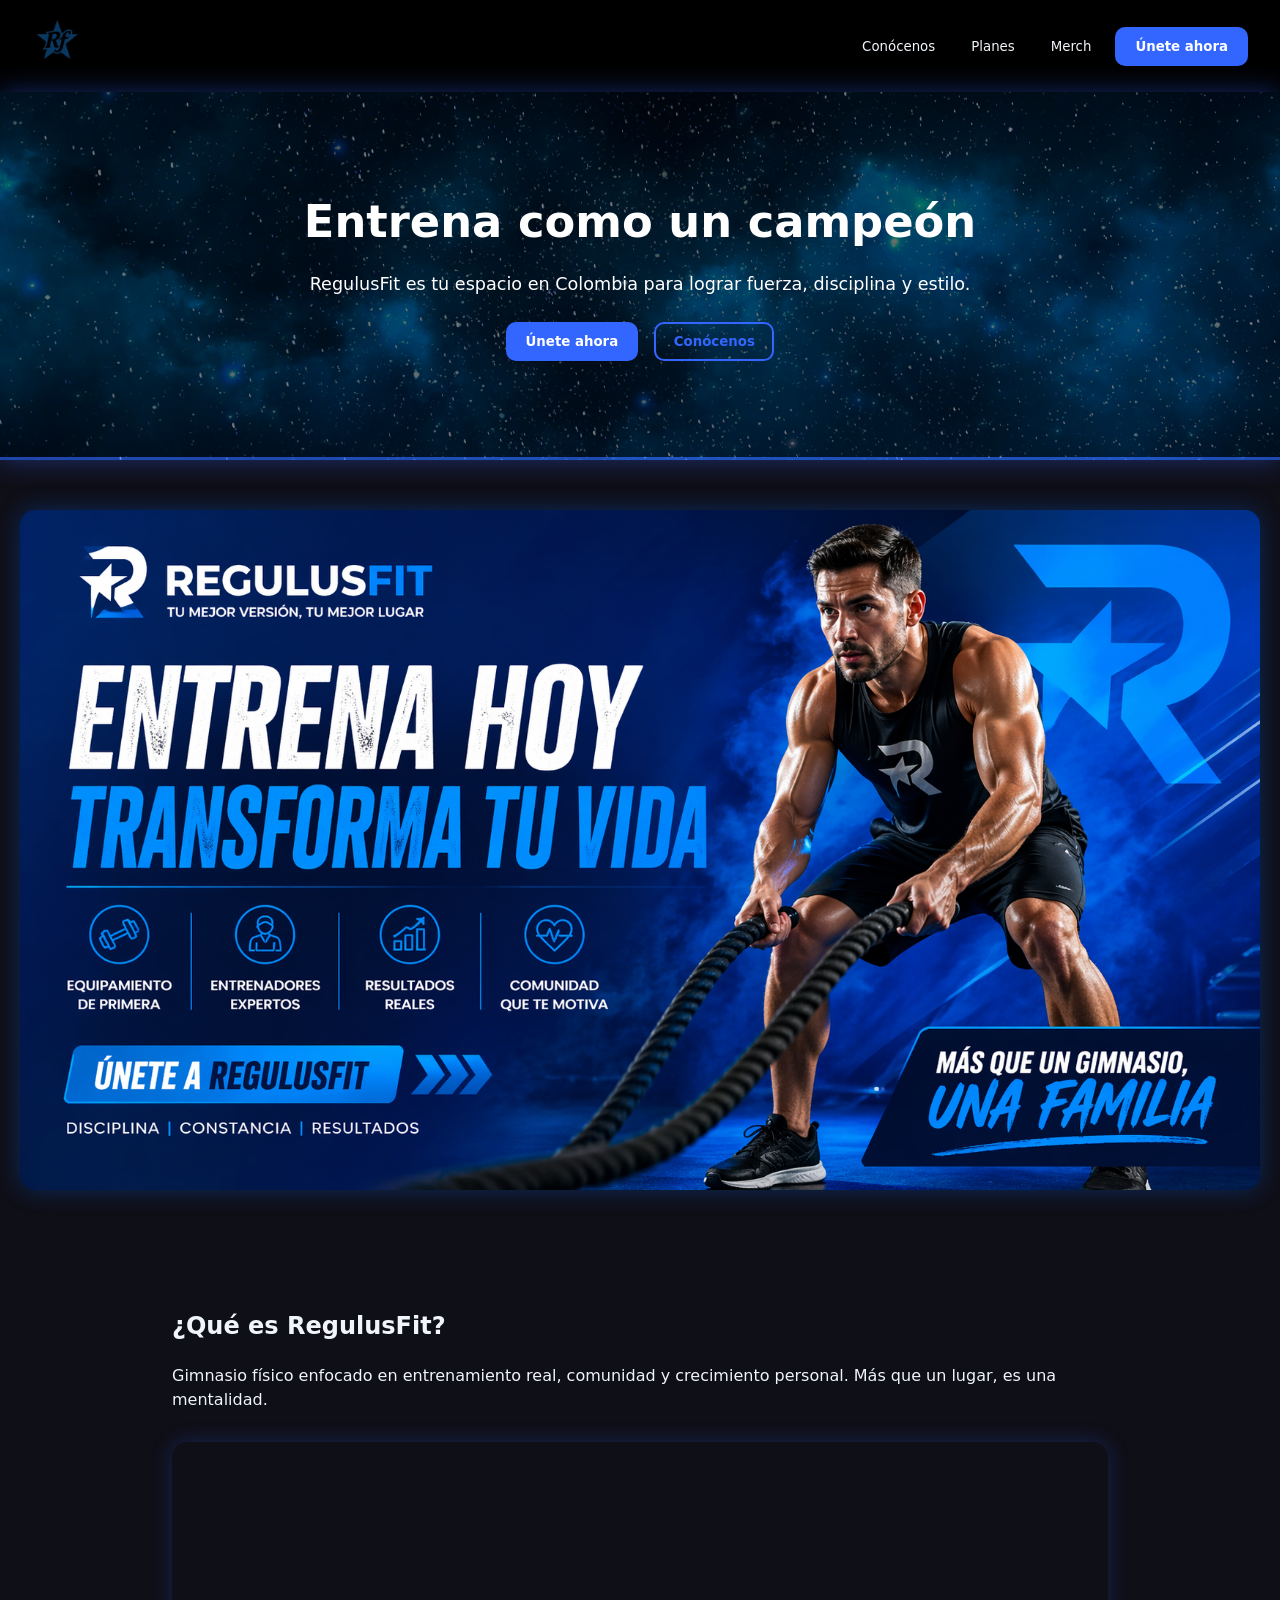
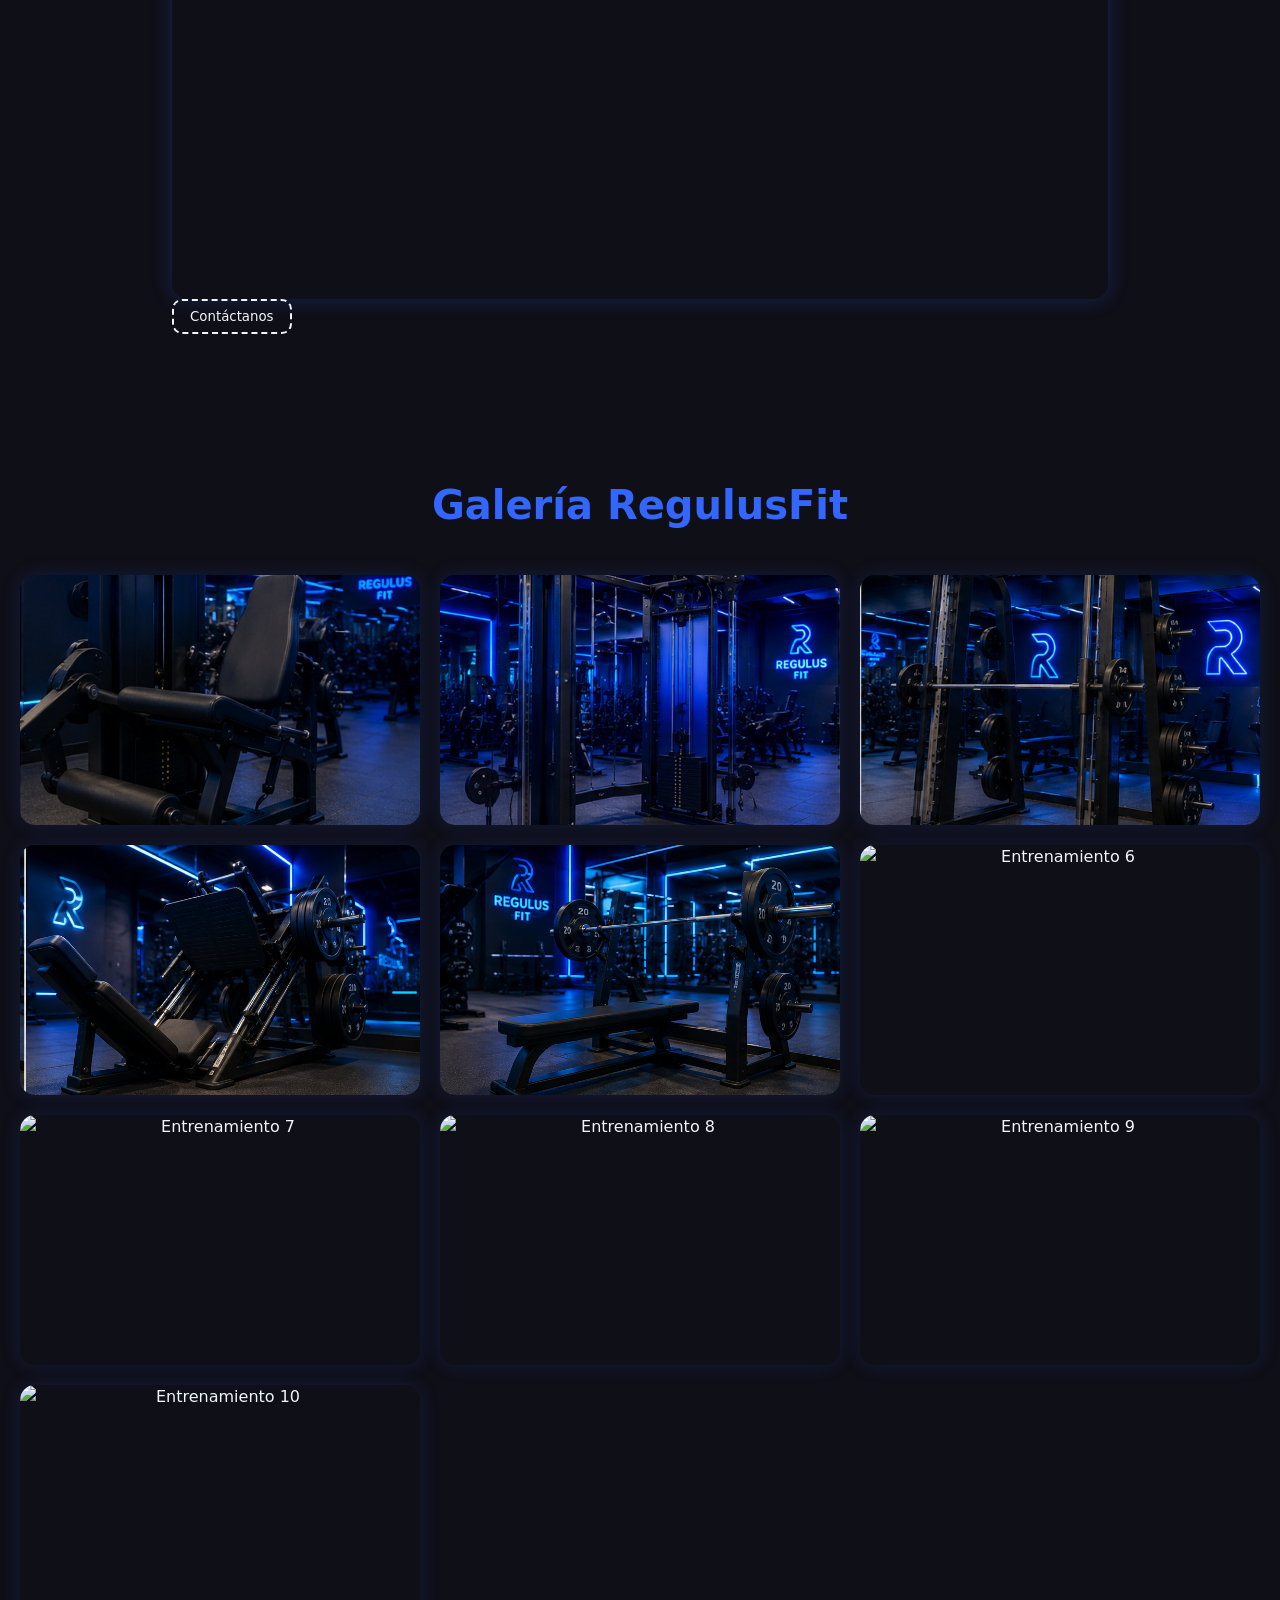
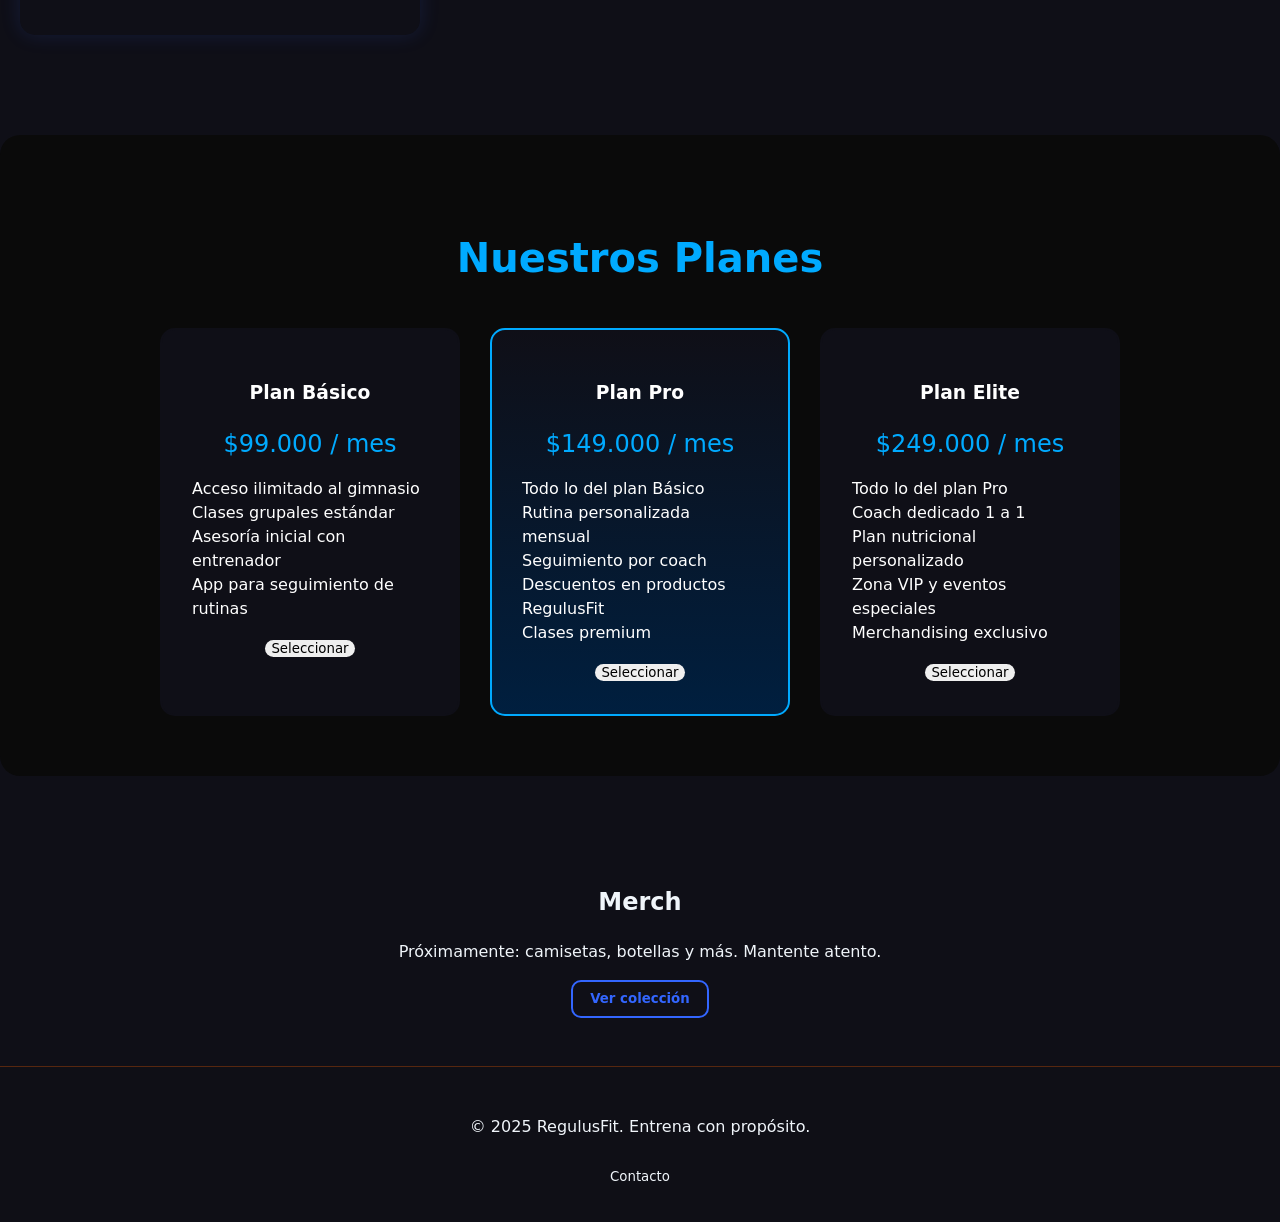
==== index.html @ b05d7498 "Reorganizar estructura para GitHub Pages" ====
<!DOCTYPE html>
<html lang="es">
<head>
  <meta charset="UTF-8" />
  <title>RegulusFit</title>
  <meta name="viewport" content="width=device-width, initial-scale=1.0" />
  <link rel="stylesheet" href="styles/main.css" />
</head>
<body>
  <header class="site-header">
    <div class="logo">
  <img src="images/logo.png" alt="Logo RegulusFit" class="logo-img">
</div>

    <nav class="nav">
      <button class="btn-link" onclick="scrollToSection('about')">Conócenos</button>
      <button class="btn-link" onclick="scrollToSection('planes')">Planes</button>
      <button class="btn-link" onclick="scrollToSection('merch')">Merch</button>
      <button class="btn-primary" onclick="scrollToSection('planes')">Únete ahora</button>
    </nav>
  </header>

  <main>
    <section class="hero" id="hero">
      <div class="hero-content">
        <h1>Entrena como un campeón</h1>
        <p>RegulusFit es tu espacio en Colombia para lograr fuerza, disciplina y estilo.</p>
        <div class="hero-buttons">
          <button class="btn-primary" onclick="scrollToSection('planes')">Únete ahora</button>
          <button class="btn-secondary" onclick="scrollToSection('about')">Conócenos</button>
        </div>
      </div>
    </section>
<!-- ======= PROMOCIÓN PRINCIPAL ======= -->
<section class="promo-section">
  <img src="images/promo4.png" alt="Promoción RegulusFit" class="promo-banner">
</section>

    <section class="info" id="about">
  <h2>¿Qué es RegulusFit?</h2>
  <div class="info-content">
    <div class="info-text">
      <p>Gimnasio físico enfocado en entrenamiento real, comunidad y crecimiento personal.
         Más que un lugar, es una mentalidad.</p>
        <!-- MAPA DE UBICACIÓN -->
<div class="map-container">

  <!-- Mapa incrustado de Google Maps -->
  <iframe
    src="https://www.google.com/maps/embed?pb=!1m18!1m12!1m3!1d15934.067493472785!2d-76.4257647353519!3d3.220611871964373!2m3!1f0!2f0!3f0!3m2!1i1024!2i768!4f13.1!3m3!1m2!1s0x8e3a766652819add%3A0x2caeb98013517d90!2sPuerto%20Tejada%2C%20Cauca!5e0!3m2!1ses-419!2sco!4v1778446759273!5m2!1ses-419!2sco"
    width="100%"
    height="450"
    style="border:0;"
    allowfullscreen=""
    loading="lazy">
  </iframe>

</div>
      <button class="btn-outline" onclick="handleContact()">Contáctanos</button>
    </div>
  </div>
</section>

<!-- ===== GALERÍA ===== -->
<section class="gallery">

  <h2>Galería RegulusFit</h2>

  <div class="gallery-container">

    <img src="images/gym1.jpg" alt="Entrenamiento 1">
    <img src="images/gym2.jpg" alt="Entrenamiento 2">
    <img src="images/gym3.jpg" alt="Entrenamiento 3">
    <img src="images/gym4.jpg" alt="Entrenamiento 4">
    <img src="images/gym5.jpg" alt="Entrenamiento 5">
    <img src="images/gym6.jpg" alt="Entrenamiento 6">
    <img src="images/gym7.jpg" alt="Entrenamiento 7">
    <img src="images/gym8.jpg" alt="Entrenamiento 8">
    <img src="images/gym9.jpg" alt="Entrenamiento 9">
    <img src="images/gym10.jpg" alt="Entrenamiento 10">
  </div>

</section>

<section class="planes" id="planes">
  <h2 class="titulo-planes">Nuestros Planes</h2>
  <div class="contenedor-planes">
    <div class="plan">
      <h3>Plan Básico</h3>
      <p class="precio">$99.000 / mes</p>
      <ul>
        <li>Acceso ilimitado al gimnasio</li>
        <li>Clases grupales estándar</li>
        <li>Asesoría inicial con entrenador</li>
        <li>App para seguimiento de rutinas</li>
      </ul>
      <button onclick="window.location.href='registro.html?plan=basico'">Seleccionar</button>
    </div>

    <div class="plan destacado">
      <h3>Plan Pro</h3>
      <p class="precio">$149.000 / mes</p>
      <ul>
        <li>Todo lo del plan Básico</li>
        <li>Rutina personalizada mensual</li>
        <li>Seguimiento por coach</li>
        <li>Descuentos en productos RegulusFit</li>
        <li>Clases premium</li>
      </ul>
      <button onclick="window.location.href='registro.html?plan=pro'">Seleccionar</button>
    </div>

    <div class="plan">
      <h3>Plan Elite</h3>
      <p class="precio">$249.000 / mes</p>
      <ul>
        <li>Todo lo del plan Pro</li>
        <li>Coach dedicado 1 a 1</li>
        <li>Plan nutricional personalizado</li>
        <li>Zona VIP y eventos especiales</li>
        <li>Merchandising exclusivo</li>
      </ul>
      <button onclick="window.location.href='registro.html?plan=elite'">Seleccionar</button>
    </div>
  </div>
</section>

    <section class="merch" id="merch">
      <h2>Merch</h2>
      <p>Próximamente: camisetas, botellas y más. Mantente atento.</p>
      <button class="btn-secondary" onclick="alert('Próximamente merch')">Ver colección</button>
    </section>
  </main>

  <footer class="site-footer">
    <p>© 2025 RegulusFit. Entrena con propósito.</p>
    <button class="btn-link" onclick="handleContact()">Contacto</button>
  </footer>

  <script src="scripts/main.js"></script>
</body>
</html>
---- styles/main.css ----
:root {
  --primary: #3366ff;
  --primary-dark: #254ed1;
  --dark-bg: #0f0f17;
  --text: #f0f5fa;
  --radius: 10px;
  --transition: .2s ease;
  font-family: "Inter", system-ui, -apple-system, BlinkMacSystemFont, "Segoe UI", sans-serif;
}

* {
  box-sizing: border-box;
}

body {
  margin: 0;
  background: var(--dark-bg);
  color: var(--text);
  line-height: 1.5;
  min-height: 100%;
}

.site-header {
  display: flex;
  justify-content: space-between;
  align-items: center;
  padding: 1rem 2rem;
  position: sticky;
  top: 0;
  background: rgba(0, 0, 0, 0.95);
  backdrop-filter: blur(6px);
  gap: 1rem;
  flex-wrap: wrap;
}

.logo {
  font-weight: 700;
  font-size: 1.5rem;
  letter-spacing: 1px;
}

.nav {
  display: flex;
  gap: 0.75rem;
  flex-wrap: wrap;
}

button {
  font-family: inherit;
  cursor: pointer;
  border: none;
  border-radius: var(--radius);
  transition: transform var(--transition), filter var(--transition);
}

.btn-primary {
  background: var(--primary);
  color: white;
  padding: 0.75rem 1.25rem;
  font-weight: 600;
  display: inline-flex;
  align-items: center;
  gap: 0.4rem;
}

.btn-primary:hover {
  filter: brightness(1.1);
  transform: translateY(-2px);
}

.btn-primary:active {
  transform: translateY(0);
}

.btn-secondary {
  background: transparent;
  color: var(--primary);
  padding: 0.6rem 1.1rem;
  border: 2px solid var(--primary);
  font-weight: 600;
}

.btn-secondary:hover {
  background: var(--primary);
  color: white;
}

.btn-outline {
  background: none;
  color: var(--text);
  padding: 0.5rem 1rem;
  border: 2px dashed var(--text);
  font-weight: 500;
}

.btn-outline:hover {
  background: rgba(0, 0, 0, 0.05);
}

.btn-link {
  background: transparent;
  color: var(--text);
  padding: 0.4rem 0.75rem;
  font-weight: 500;
  position: relative;
}

.btn-link::after {
  content: "";
  position: absolute;
  left: 0;
  bottom: -2px;
  width: 100%;
  height: 2px;
  background: var(--primary);
  transform: scaleX(0);
  transform-origin: left;
  transition: transform .25s ease;
}

.btn-link:hover::after {
  transform: scaleX(1);
}

.small {
  padding: 0.4rem 0.85rem;
  font-size: 0.9rem;
}

.hero {
  padding: 6rem 2rem;
  display: flex;
  justify-content: center;
  text-align: center;
  background-image: url("../images/space3.jpg");
  background-size: cover;
  background-position: center;
  position: relative;
  color: white;
  border-bottom: 3px solid rgba(51, 102, 255, 0.6); /* 💙 Borde brillante */
  box-shadow: 0 0 25px rgba(51, 102, 255, 0.4);    /* 🌟 Efecto resplandor */
}


/* Capa oscura para mejorar contraste del texto */
.hero::before {
  content: "";
  position: absolute;
  top: 0;
  left: 0;
  width: 100%;
  height: 100%;
  background: rgba(0, 0, 0, 0.5);
  z-index: 1;
}

/* Para mantener el texto visible sobre la imagen */
.hero-content {
  position: relative;
  z-index: 2;
  max-width: 800px;
}

.hero-content {
  max-width: 800px;
}

.hero h1 {
  font-size: 2.8rem;
  margin: 0;
}

.hero p {
  font-size: 1.1rem;
  margin: 1rem 0 1.5rem;
}

.hero-buttons {
  display: flex;
  gap: 1rem;
  flex-wrap: wrap;
  justify-content: center;
}

.info, .cards, .merch {
  padding: 3rem 2rem;
  max-width: 1000px;
  margin: 0 auto;
}

.cards .card-container {
  display: flex;
  gap: 1rem;
  flex-wrap: wrap;
  margin-top: 1rem;
}

.card {
  background: rgba(0, 0, 0, 0.05);
  padding: 1.25rem;
  border-radius: var(--radius);
  flex: 1;
  min-width: 220px;
  position: relative;
}

.card h3 {
  margin-top: 0;
}

.card button {
  margin-top: 0.75rem;
}

.merch {
  text-align: center;
}

.site-footer {
  padding: 2rem;
  text-align: center;
  background: rgba(15,15,23,0.95);
  border-top: 1px solid rgba(255,98,0,0.3);
  display: flex;
  flex-direction: column;
  gap: 0.5rem;
}
/* Estilos por defecto */
.menu-toggle {
  display: none;
  font-size: 2rem;
  background: none;
  border: none;
  color: #fff;
  cursor: pointer;
}

.nav-links {
  display: flex;
  gap: 1rem;
}

@media (max-width: 768px) {
  .nav-links {
    display: none;
    flex-direction: column;
    background-color: #003366;
    position: absolute;
    top: 60px;
    right: 10px;
    padding: 10px;
    border-radius: 8px;
  }

  .nav-links.active {
    display: flex;
  }

  .menu-toggle {
    display: block;
  }
}
.logo-img {
  height: 50px;
  width: auto;
}

/* ===== PROMO PRINCIPAL ===== */
.promo-section {
  width: 100%;
  display: flex;
  justify-content: center;
  align-items: center;
  margin: 50px auto; /* separa del hero y del contenido inferior */
  padding: 0 20px;   /* agrega aire lateral */
}

.promo-banner {
  width: 100%;
  max-width: 1556px; /* ancho máximo  */
   /* alto máximo  */
  border-radius: 15px; /* bordes redondeados elegantes */
  overflow: hidden; /* evita que la imagen sobresalga del borde redondeado */
  box-shadow: 0 0 25px rgba(0, 102, 255, 0.3); /* leve resplandor azul */
  transition: transform 0.3s ease, box-shadow 0.3s ease;
}

.promo-banner:hover {
  transform: scale(1.02); /* leve zoom al pasar el mouse */
  box-shadow: 0 0 35px rgba(0, 102, 255, 0.5);
}

.planes {
  background-color: #0a0a0a;
  color: #fff;
  padding: 60px 5%;
  text-align: center;
  border-radius: 20px;
  margin: 40px auto;
}

.titulo-planes {
  font-size: 2.5rem;
  margin-bottom: 40px;
  color: #00aaff;
}

.contenedor-planes {
  display: flex;
  justify-content: center;
  gap: 30px;
  flex-wrap: wrap;
}

.plan {
  background-color: #0f0f17;
  border: 2px solid #0f0f17;
  border-radius: 15px;
  padding: 30px;
  width: 300px;
  transition: 0.3s;
}

.plan:hover {
  transform: scale(1.05);
  border-color: #00aaff;
}

.plan.destacado {
  border-color: #00aaff;
  background: linear-gradient(180deg, #0f0f17, #001f3f);
}

.precio {
  font-size: 1.5rem;
  margin: 15px 0;
  color: #00aaff;
}

.plan ul {
  list-style: none;
  padding: 0;
  text-align: left;
  margin: 15px 0;
}

/* ===== BOTONES DE PLANES ===== */
.btn-plan {
  width: 100%; /* ocupa todo el ancho de la tarjeta */
  padding: 12px;

  /* degradado azul moderno */
  background: linear-gradient(135deg, #3366ff, #254ed1);

  color: white;
  border: none;
  border-radius: 12px;

  font-size: 1rem;
  font-weight: bold;

  cursor: pointer;

  /* animaciones suaves */
  transition: all 0.3s ease;

  /* sombra azul */
  box-shadow: 0 0 15px rgba(51,102,255,0.3);

  margin-top: 15px;
}

/* ===== EFECTO HOVER ===== */
.btn-plan:hover {

  /* pequeño levantamiento */
  transform: translateY(-3px);

  /* brillo más intenso */
  box-shadow: 0 0 25px rgba(51,102,255,0.6);

  /* hace el botón un poco más brillante */
  filter: brightness(1.1);
}

/* ===== CUANDO SE HACE CLICK ===== */
.btn-plan:active {

  /* vuelve a bajar */
  transform: scale(0.98);
}

 /* ===== SECCIÓN DEL FORMULARIO ===== */
.form-section {
  min-height: 100vh; /* ocupa toda la altura de la pantalla */
  display: flex; /* activa flexbox */
  flex-direction: column; /* organiza elementos en columna */
  align-items: center; /* centra horizontalmente */
  justify-content: center; /* centra verticalmente */
  background: linear-gradient(135deg, #0f0f17, #1a1a2e); /* fondo degradado oscuro */
  padding: 40px 20px; /* espacio interno */
}

.form-section h1 {
  margin-bottom: 10px; /* separa el título del resto */
}

/* TEXTO DEL PLAN SELECCIONADO */
#planSeleccionado {
  margin-bottom: 20px; /* espacio debajo */
  color: #3366ff; /* color azul principal */
  font-weight: bold; /* texto en negrita */
}

#registroForm {
  background: rgba(255,255,255,0.05); /* fondo semi-transparente */
  padding: 30px; /* espacio interno */
  border-radius: 15px; /* bordes redondeados */
  width: 100%; /* ocupa todo el ancho disponible */
  max-width: 400px; /* PERO máximo 400px → evita que se vea gigante */
  backdrop-filter: blur(10px); /* efecto vidrio (glassmorphism) */
  box-shadow: 0 0 20px rgba(51,102,255,0.2); /* sombra azul suave */
}

#registroForm input,
#registroForm select {
  width: 100%; /* ocupan todo el ancho */
  padding: 10px; /* espacio interno */
  margin: 8px 0 15px; /* separación entre campos */
  border-radius: 8px; /* bordes suaves */
  border: none; /* elimina borde por defecto */
  outline: none; /* quita el borde azul al hacer click */
  background: #1c1c2b; /* fondo oscuro */
  color: #fff; /* texto blanco */
}

/* CUANDO EL USUARIO HACE CLICK */
#registroForm input:focus,
#registroForm select:focus {
  border: 1px solid #3366ff; /* borde azul al enfocar */
}

#registroForm label {
  font-size: 0.9rem; /* tamaño pequeño */
  opacity: 0.8; /* un poco transparente */
}

#registroForm button {
  width: 100%; /* ocupa todo el ancho */
  padding: 12px; /* tamaño cómodo */
  background: #3366ff; /* azul principal */
  color: #fff; /* texto blanco */
  border-radius: 10px; /* bordes redondeados */
  font-weight: bold; /* texto fuerte */
  transition: 0.3s; /* animación suave */
}

/* EFECTO AL PASAR EL MOUSE */
#registroForm button:hover {
  background: #254ed1; /* azul más oscuro */
  transform: scale(1.03); /* pequeño zoom */
}

/* ===== CONTENEDOR DEL MAPA ===== */
.map-container {
  margin-top: 30px; /* separa el mapa del texto */
  border-radius: 15px; /* bordes redondeados */
  overflow: hidden; /* evita que el iframe sobresalga */
  box-shadow: 0 0 20px rgba(51,102,255,0.25); /* sombra azul */
}

/* ===== MAPA ===== */
.map-container iframe {
  max-width: 1556px;
  height: 450px; /* altura fija */
  border: none; /* elimina bordes */
}

/* ===== SECCIÓN GALERÍA ===== */
.gallery {
  padding: 60px 20px;
  text-align: center;
}

/* TÍTULO */
.gallery h2 {
  font-size: 2.5rem;
  margin-bottom: 40px;
  color: #3366ff;
}

/* CONTENEDOR GRID */
.gallery-container {
  display: grid;

  /* crea columnas automáticas responsive */
  grid-template-columns: repeat(auto-fit, minmax(300px, 1fr));

  gap: 20px;
}

/* IMÁGENES */
.gallery-container img {
  width: 100%;
  height: 250px;

  object-fit: cover; /* evita deformación */

  border-radius: 15px;

  transition: 0.3s ease;

  box-shadow: 0 0 20px rgba(51,102,255,0.15);
}

/* HOVER */
.gallery-container img:hover {
  transform: scale(1.03);

  box-shadow: 0 0 30px rgba(51,102,255,0.4);
}
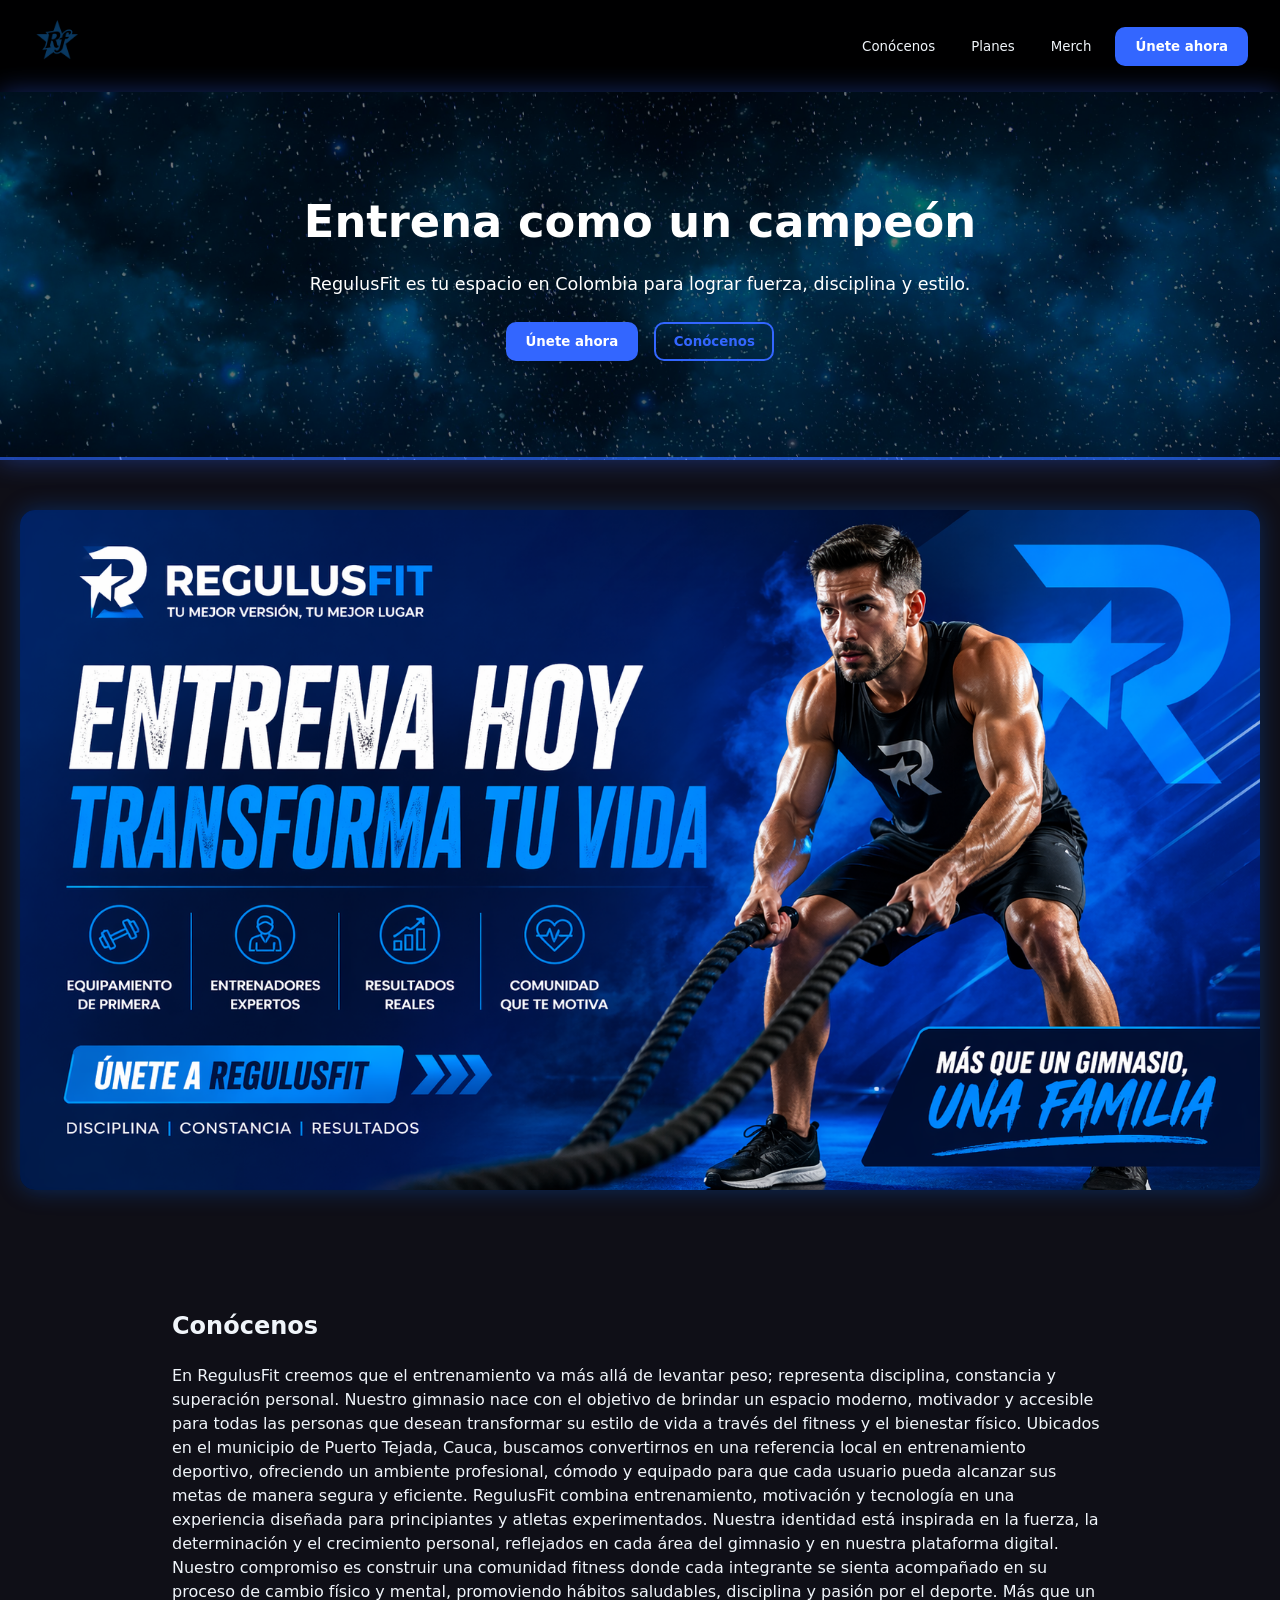
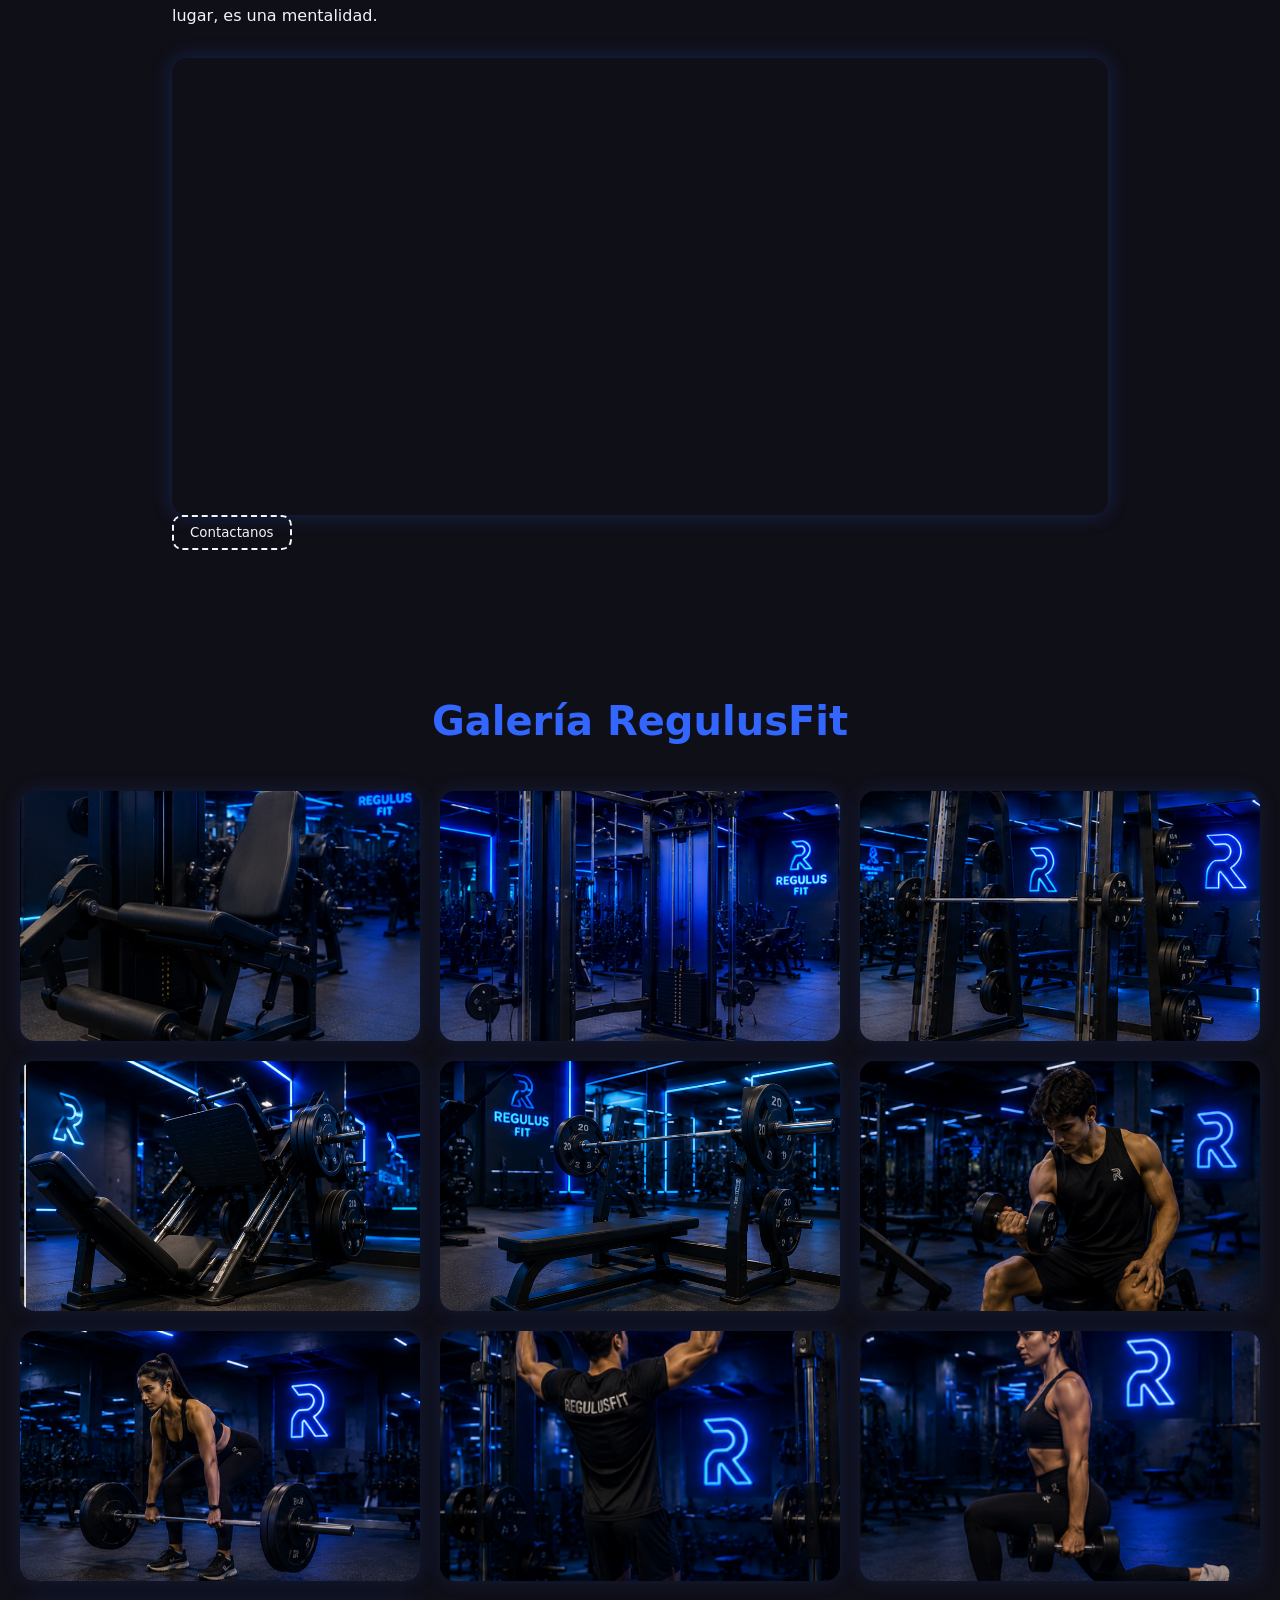
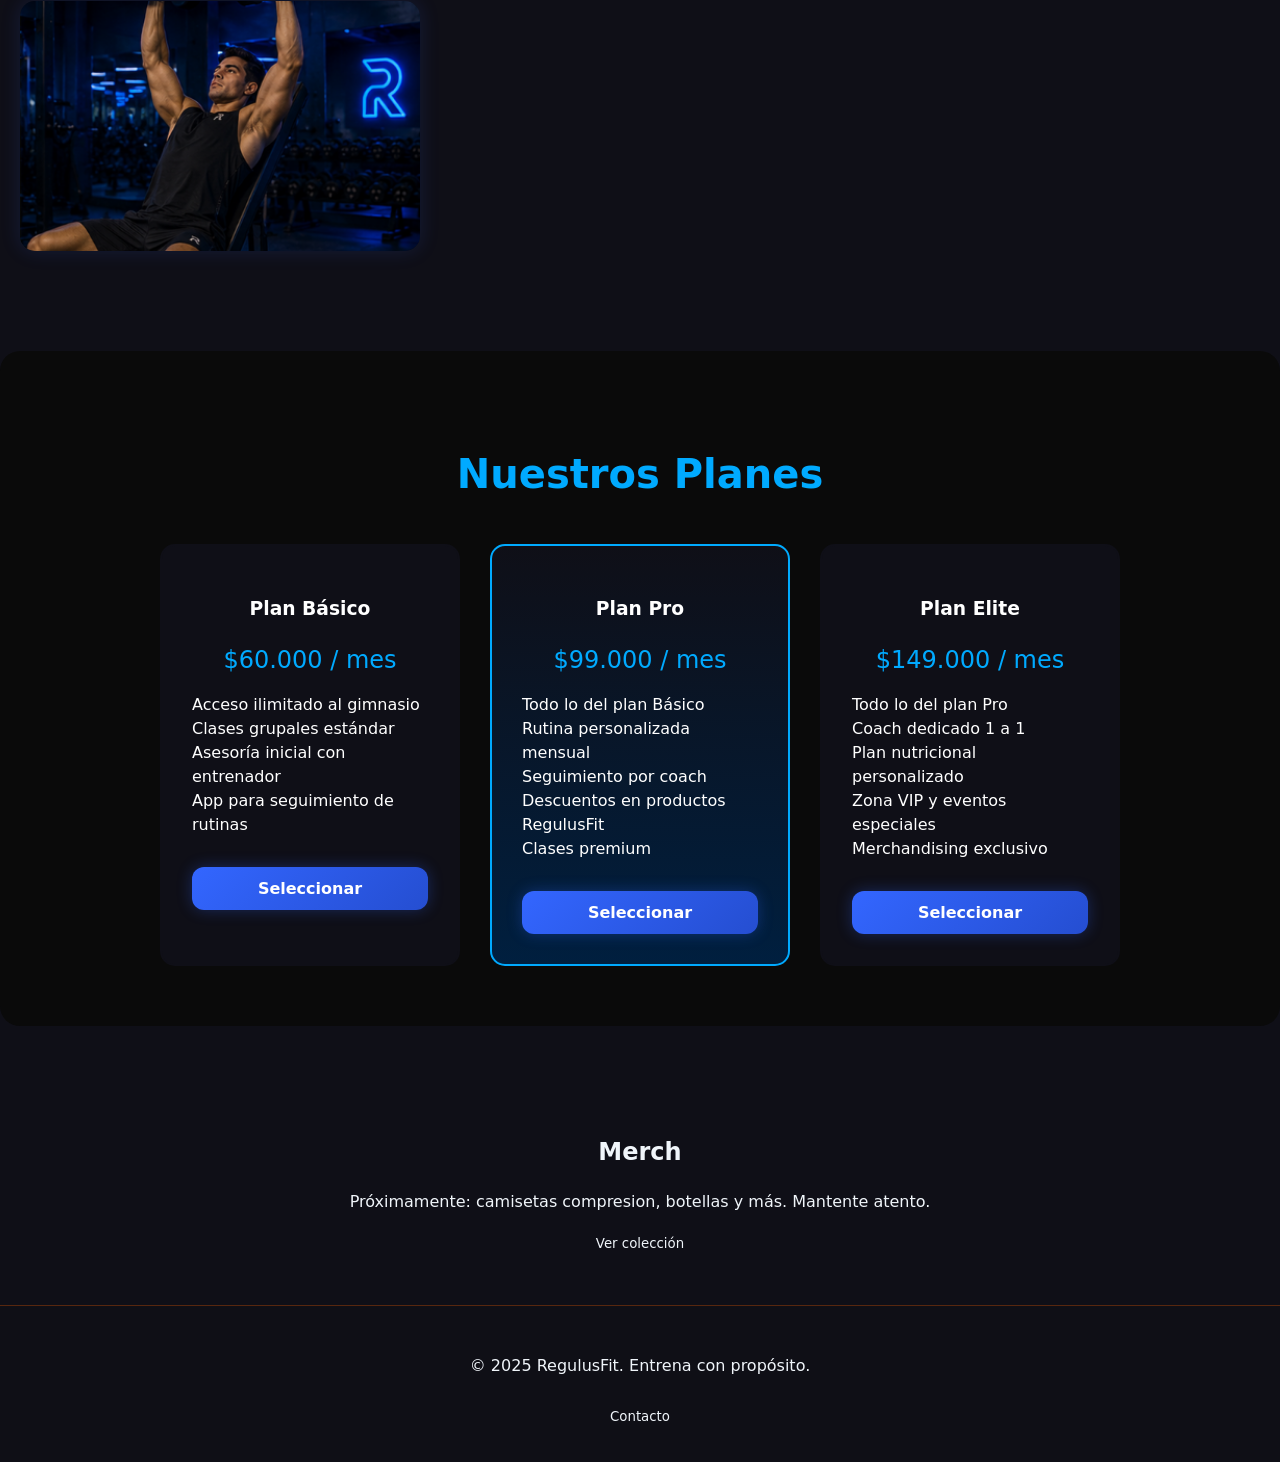
==== commit 29f36fb0: "Actualizacion de contenido para la exposicion del proyecto" ====
--- a/index.html
+++ b/index.html
@@ -16,7 +16,12 @@
       <button class="btn-link" onclick="scrollToSection('about')">Conócenos</button>
       <button class="btn-link" onclick="scrollToSection('planes')">Planes</button>
       <button class="btn-link" onclick="scrollToSection('merch')">Merch</button>
-      <button class="btn-primary" onclick="scrollToSection('planes')">Únete ahora</button>
+      <button class="btn-primary"
+onclick="window.location.href='planes.html'">
+
+  Únete ahora
+
+</button>
     </nav>
   </header>
 
@@ -26,7 +31,12 @@
         <h1>Entrena como un campeón</h1>
         <p>RegulusFit es tu espacio en Colombia para lograr fuerza, disciplina y estilo.</p>
         <div class="hero-buttons">
-          <button class="btn-primary" onclick="scrollToSection('planes')">Únete ahora</button>
+          <button class="btn-primary"
+onclick="window.location.href='planes.html'">
+
+  Únete ahora
+
+</button>
           <button class="btn-secondary" onclick="scrollToSection('about')">Conócenos</button>
         </div>
       </div>
@@ -37,10 +47,16 @@
 </section>
 
     <section class="info" id="about">
-  <h2>¿Qué es RegulusFit?</h2>
+  <h2>Conócenos</h2>
   <div class="info-content">
     <div class="info-text">
-      <p>Gimnasio físico enfocado en entrenamiento real, comunidad y crecimiento personal.
+      <p>En RegulusFit creemos que el entrenamiento va más allá de levantar peso; representa disciplina, constancia y superación personal. Nuestro gimnasio nace con el objetivo de brindar un espacio moderno, motivador y accesible para todas las personas que desean transformar su estilo de vida a través del fitness y el bienestar físico.
+
+Ubicados en el municipio de Puerto Tejada, Cauca, buscamos convertirnos en una referencia local en entrenamiento deportivo, ofreciendo un ambiente profesional, cómodo y equipado para que cada usuario pueda alcanzar sus metas de manera segura y eficiente.
+
+RegulusFit combina entrenamiento, motivación y tecnología en una experiencia diseñada para principiantes y atletas experimentados. Nuestra identidad está inspirada en la fuerza, la determinación y el crecimiento personal, reflejados en cada área del gimnasio y en nuestra plataforma digital.
+
+Nuestro compromiso es construir una comunidad fitness donde cada integrante se sienta acompañado en su proceso de cambio físico y mental, promoviendo hábitos saludables, disciplina y pasión por el deporte.
          Más que un lugar, es una mentalidad.</p>
         <!-- MAPA DE UBICACIÓN -->
 <div class="map-container">
@@ -56,7 +72,13 @@
   </iframe>
 
 </div>
-      <button class="btn-outline" onclick="handleContact()">Contáctanos</button>
+      <button class="btn-outline"
+onclick="window.location.href='contacto.html'">
+
+  Contactanos
+
+</button>
+  </footer>
     </div>
   </div>
 </section>
@@ -70,14 +92,14 @@
 
     <img src="images/gym1.jpg" alt="Entrenamiento 1">
     <img src="images/gym2.jpg" alt="Entrenamiento 2">
-    <img src="images/gym3.jpg" alt="Entrenamiento 3">
+    <img src="images/gym3.png" alt="Entrenamiento 3">
     <img src="images/gym4.jpg" alt="Entrenamiento 4">
     <img src="images/gym5.jpg" alt="Entrenamiento 5">
-    <img src="images/gym6.jpg" alt="Entrenamiento 6">
-    <img src="images/gym7.jpg" alt="Entrenamiento 7">
-    <img src="images/gym8.jpg" alt="Entrenamiento 8">
-    <img src="images/gym9.jpg" alt="Entrenamiento 9">
-    <img src="images/gym10.jpg" alt="Entrenamiento 10">
+    <img src="images/gym6.png" alt="Entrenamiento 6">
+    <img src="images/gym7.png" alt="Entrenamiento 7">
+    <img src="images/gym8.png" alt="Entrenamiento 8">
+    <img src="images/gym9.png" alt="Entrenamiento 9">
+    <img src="images/gym10.png" alt="Entrenamiento 10">
   </div>
 
 </section>
@@ -87,19 +109,19 @@
   <div class="contenedor-planes">
     <div class="plan">
       <h3>Plan Básico</h3>
-      <p class="precio">$99.000 / mes</p>
+      <p class="precio">$60.000 / mes</p>
       <ul>
         <li>Acceso ilimitado al gimnasio</li>
         <li>Clases grupales estándar</li>
         <li>Asesoría inicial con entrenador</li>
         <li>App para seguimiento de rutinas</li>
       </ul>
-      <button onclick="window.location.href='registro.html?plan=basico'">Seleccionar</button>
+      <button class="btn-plan" onclick="window.location.href='registro.html?plan=basico'">Seleccionar</button>
     </div>
 
     <div class="plan destacado">
       <h3>Plan Pro</h3>
-      <p class="precio">$149.000 / mes</p>
+      <p class="precio">$99.000 / mes</p>
       <ul>
         <li>Todo lo del plan Básico</li>
         <li>Rutina personalizada mensual</li>
@@ -107,12 +129,12 @@
         <li>Descuentos en productos RegulusFit</li>
         <li>Clases premium</li>
       </ul>
-      <button onclick="window.location.href='registro.html?plan=pro'">Seleccionar</button>
+      <button class="btn-plan" onclick="window.location.href='registro.html?plan=pro'">Seleccionar</button>
     </div>
 
     <div class="plan">
       <h3>Plan Elite</h3>
-      <p class="precio">$249.000 / mes</p>
+      <p class="precio">$149.000 / mes</p>
       <ul>
         <li>Todo lo del plan Pro</li>
         <li>Coach dedicado 1 a 1</li>
@@ -120,21 +142,26 @@
         <li>Zona VIP y eventos especiales</li>
         <li>Merchandising exclusivo</li>
       </ul>
-      <button onclick="window.location.href='registro.html?plan=elite'">Seleccionar</button>
+      <button class="btn-plan" onclick="window.location.href='registro.html?plan=elite'">Seleccionar</button>
     </div>
   </div>
 </section>
 
     <section class="merch" id="merch">
       <h2>Merch</h2>
-      <p>Próximamente: camisetas, botellas y más. Mantente atento.</p>
-      <button class="btn-secondary" onclick="alert('Próximamente merch')">Ver colección</button>
+      <p>Próximamente: camisetas compresion, botellas y más. Mantente atento.</p>
+      <button class="btn-link" onclick="window.location.href='merch.html'">Ver colección</button>
     </section>
   </main>
 
   <footer class="site-footer">
     <p>© 2025 RegulusFit. Entrena con propósito.</p>
-    <button class="btn-link" onclick="handleContact()">Contacto</button>
+    <button class="btn-link"
+onclick="window.location.href='contacto.html'">
+
+  Contacto
+
+</button>
   </footer>
 
   <script src="scripts/main.js"></script>
--- a/styles/main.css
+++ b/styles/main.css
@@ -519,3 +519,167 @@
 
   box-shadow: 0 0 30px rgba(51,102,255,0.4);
 }
+
+/* ===== SECCIÓN CONTACTO ===== */
+.contact-section {
+
+  display: flex;
+  justify-content: center;
+  gap: 30px;
+
+  flex-wrap: wrap;
+
+  padding: 60px 20px;
+}
+
+/* ===== TARJETAS ===== */
+.contact-card {
+
+  background: rgba(255,255,255,0.05);
+
+  padding: 30px;
+
+  border-radius: 20px;
+
+  width: 280px;
+
+  text-align: center;
+
+  transition: 0.3s ease;
+
+  box-shadow: 0 0 20px rgba(51,102,255,0.15);
+}
+
+/* EFECTO HOVER */
+.contact-card:hover {
+
+  transform: translateY(-8px);
+
+  box-shadow: 0 0 30px rgba(51,102,255,0.35);
+}
+
+/* ===== LOGOS REDES ===== */
+.social-logo {
+
+  width: 80px;
+
+  margin: 15px 0;
+
+  transition: 0.3s ease;
+}
+
+/* EFECTO EN LOGOS */
+.social-logo:hover {
+
+  transform: scale(1.1);
+}
+
+/* ===== SECCIÓN MERCH ===== */
+.merch-section {
+
+  padding: 60px 20px;
+}
+
+/* ===== GRID PRODUCTOS ===== */
+.product-grid {
+
+  display: grid;
+
+  grid-template-columns:
+  repeat(auto-fit, minmax(250px, 1fr));
+
+  gap: 25px;
+}
+
+/* ===== TARJETAS ===== */
+.product-card {
+
+  background: rgba(255,255,255,0.05);
+
+  border-radius: 20px;
+
+  overflow: hidden;
+
+  text-align: center;
+
+  transition: 0.3s ease;
+
+  box-shadow:
+  0 0 20px rgba(51,102,255,0.15);
+}
+
+/* HOVER */
+.product-card:hover {
+
+  transform: translateY(-8px);
+
+  box-shadow:
+  0 0 35px rgba(51,102,255,0.35);
+}
+
+/* IMÁGENES */
+.product-card img {
+
+  width: 100%;
+  height: 380px;
+
+  object-fit: cover;
+}
+
+/* TITULOS */
+.product-card h3 {
+
+  margin-top: 15px;
+}
+
+/* PRECIOS */
+.price {
+
+  font-size: 1.2rem;
+
+  font-weight: bold;
+
+  color: #3366ff;
+
+  margin: 10px 0;
+}
+
+/* BOTÓN */
+.product-card button {
+
+  margin-bottom: 20px;
+}
+
+/* =========================
+   ANIMACIONES SUAVES
+========================= */
+section {
+  animation: fadeIn 1s ease;
+}
+
+@keyframes fadeIn {
+  from {
+    opacity: 0;
+    transform: translateY(20px);
+  }
+
+  to {
+    opacity: 1;
+    transform: translateY(0);
+  }
+}
+
+.card:hover {
+  transform: translateY(-10px);
+  box-shadow: 0 0 25px rgba(51,102,255,0.4);
+}
+
+.card {
+  background: rgba(255,255,255,0.05);
+  backdrop-filter: blur(10px);
+}
+
+/* Scroll suave entre secciones */
+html {
+  scroll-behavior: smooth;
+}
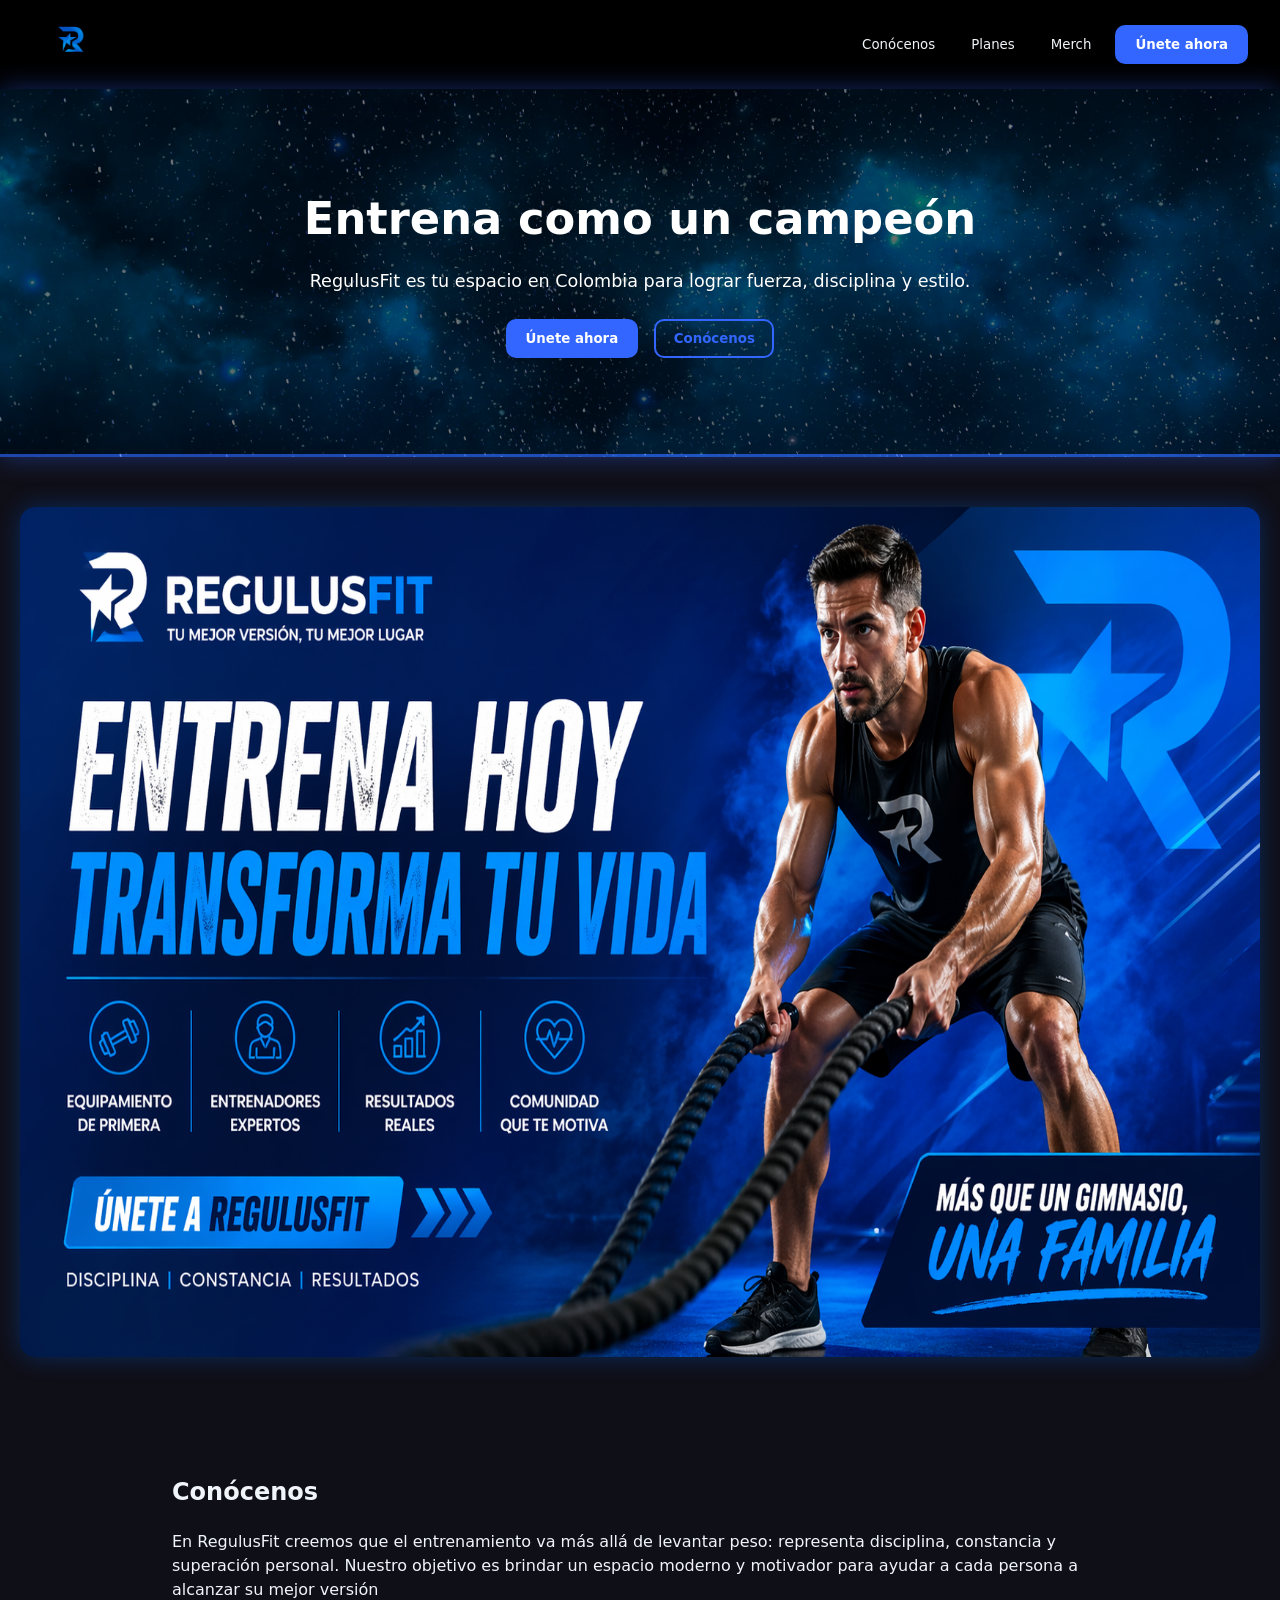
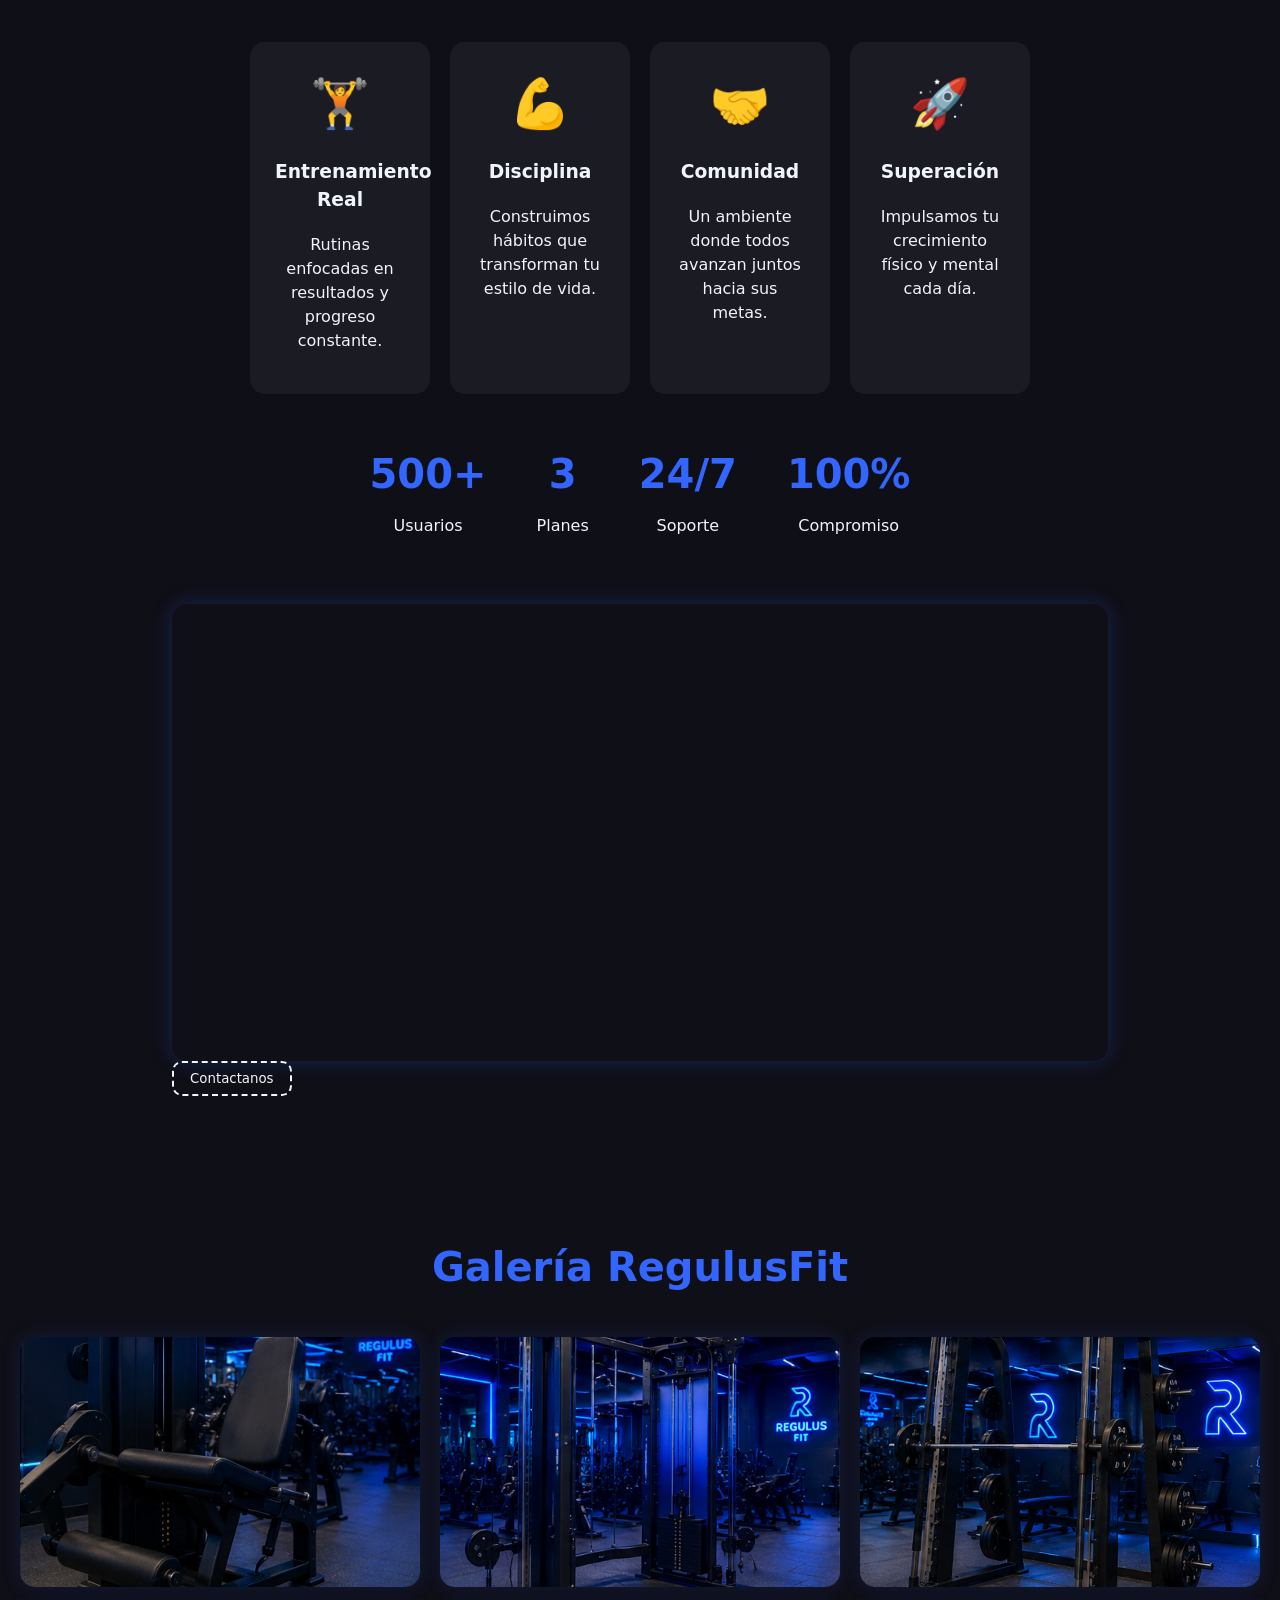
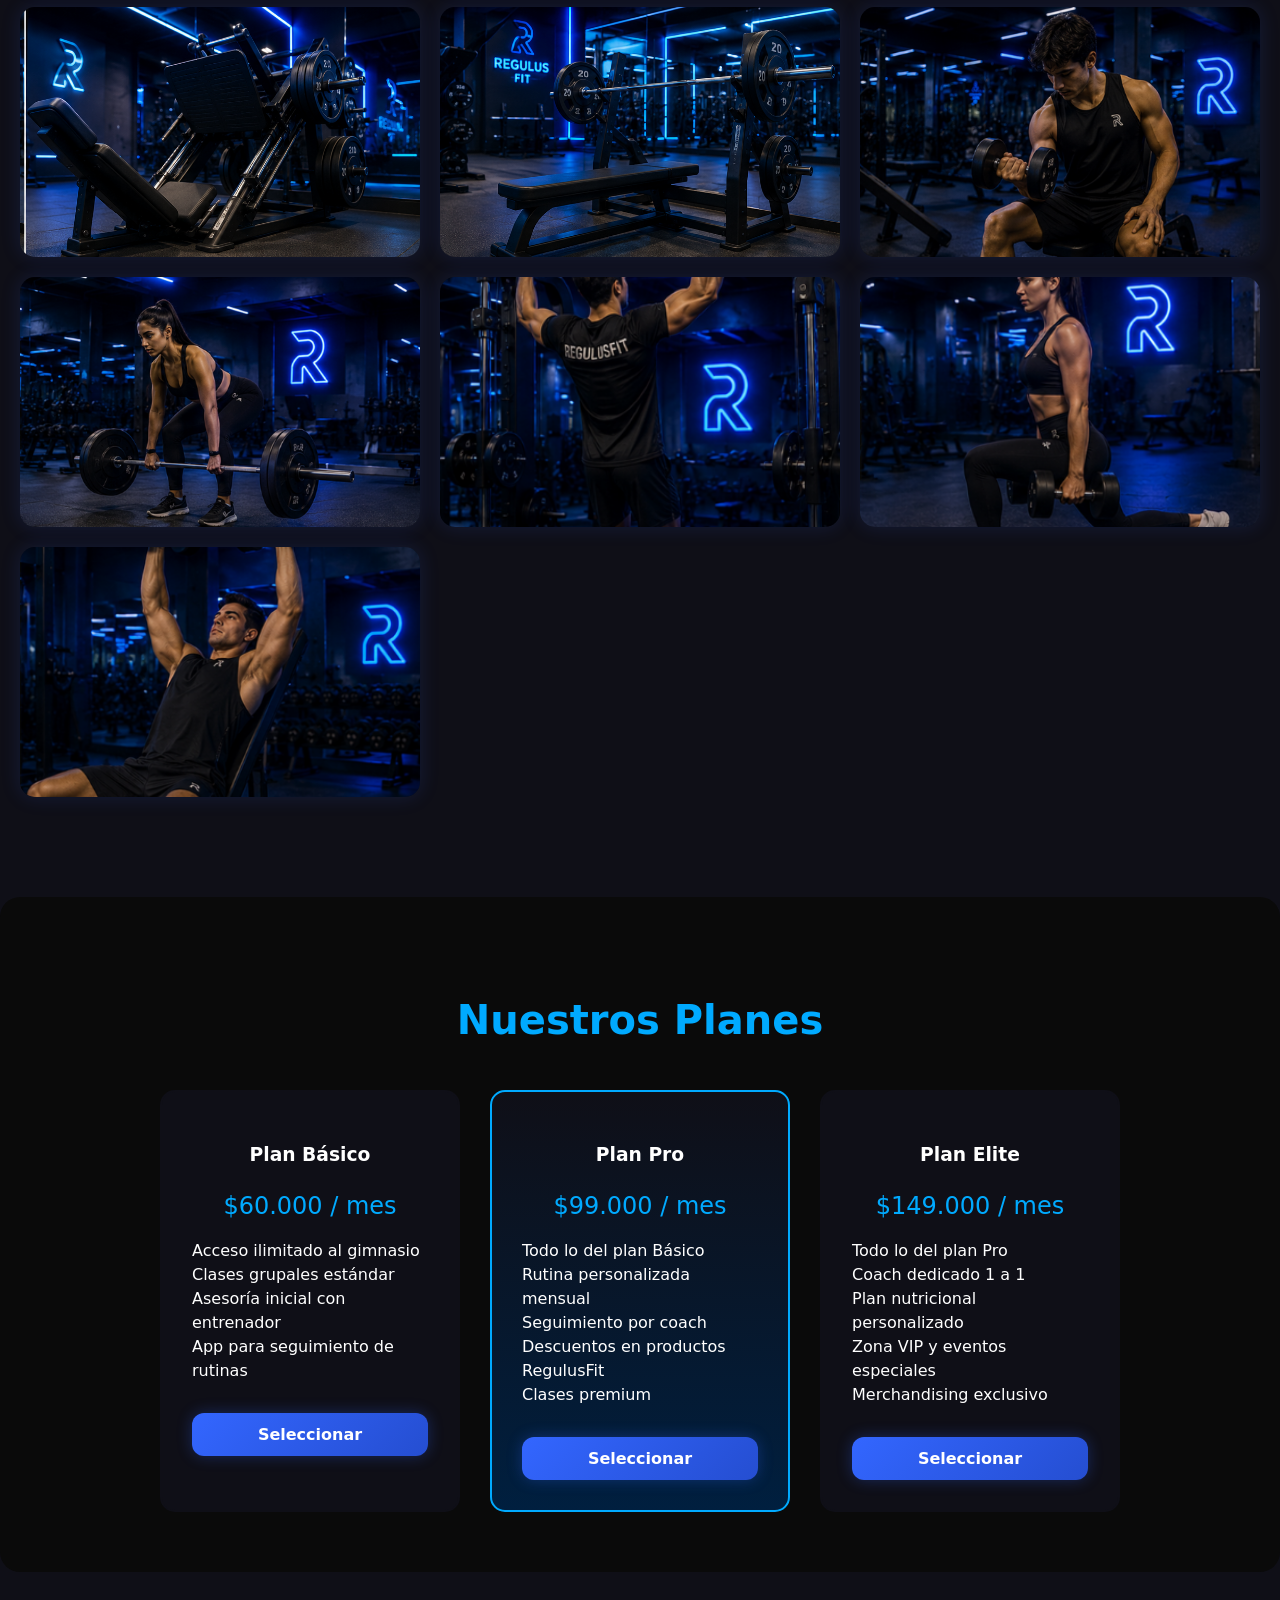
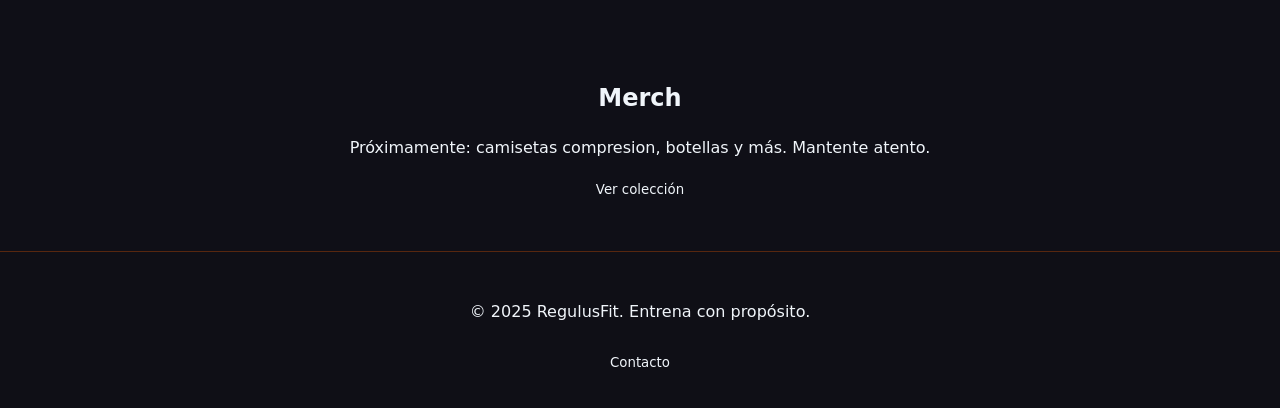
==== commit 1423c255: "Puliendo Ultimos detalles" ====
--- a/index.html
+++ b/index.html
@@ -50,27 +50,80 @@
   <h2>Conócenos</h2>
   <div class="info-content">
     <div class="info-text">
-      <p>En RegulusFit creemos que el entrenamiento va más allá de levantar peso; representa disciplina, constancia y superación personal. Nuestro gimnasio nace con el objetivo de brindar un espacio moderno, motivador y accesible para todas las personas que desean transformar su estilo de vida a través del fitness y el bienestar físico.
-
-Ubicados en el municipio de Puerto Tejada, Cauca, buscamos convertirnos en una referencia local en entrenamiento deportivo, ofreciendo un ambiente profesional, cómodo y equipado para que cada usuario pueda alcanzar sus metas de manera segura y eficiente.
-
-RegulusFit combina entrenamiento, motivación y tecnología en una experiencia diseñada para principiantes y atletas experimentados. Nuestra identidad está inspirada en la fuerza, la determinación y el crecimiento personal, reflejados en cada área del gimnasio y en nuestra plataforma digital.
-
-Nuestro compromiso es construir una comunidad fitness donde cada integrante se sienta acompañado en su proceso de cambio físico y mental, promoviendo hábitos saludables, disciplina y pasión por el deporte.
-         Más que un lugar, es una mentalidad.</p>
+      <p> En RegulusFit creemos que el entrenamiento va más allá de levantar peso:
+  representa disciplina, constancia y superación personal. Nuestro objetivo es
+  brindar un espacio moderno y motivador para ayudar a cada persona a alcanzar
+  su mejor versión</p>
+
+<!-- Valores de RegulusFit -->
+<div class="valores-grid">
+
+  <div class="valor-card">
+    <div class="icono">🏋️</div>
+    <h3>Entrenamiento Real</h3>
+    <p>Rutinas enfocadas en resultados y progreso constante.</p>
+  </div>
+
+  <div class="valor-card">
+    <div class="icono">💪</div>
+    <h3>Disciplina</h3>
+    <p>Construimos hábitos que transforman tu estilo de vida.</p>
+  </div>
+
+  <div class="valor-card">
+    <div class="icono">🤝</div>
+    <h3>Comunidad</h3>
+    <p>Un ambiente donde todos avanzan juntos hacia sus metas.</p>
+  </div>
+
+  <div class="valor-card">
+    <div class="icono">🚀</div>
+    <h3>Superación</h3>
+    <p>Impulsamos tu crecimiento físico y mental cada día.</p>
+  </div>
+
+</div>
+
+<!-- Estadísticas -->
+<div class="stats">
+
+  <div class="stat">
+    <h2>500+</h2>
+    <p>Usuarios</p>
+  </div>
+
+  <div class="stat">
+    <h2>3</h2>
+    <p>Planes</p>
+  </div>
+
+  <div class="stat">
+    <h2>24/7</h2>
+    <p>Soporte</p>
+  </div>
+
+  <div class="stat">
+    <h2>100%</h2>
+    <p>Compromiso</p>
+  </div>
+
+</div>
+
         <!-- MAPA DE UBICACIÓN -->
 <div class="map-container">
 
   <!-- Mapa incrustado de Google Maps -->
   <iframe
-    src="https://www.google.com/maps/embed?pb=!1m18!1m12!1m3!1d15934.067493472785!2d-76.4257647353519!3d3.220611871964373!2m3!1f0!2f0!3f0!3m2!1i1024!2i768!4f13.1!3m3!1m2!1s0x8e3a766652819add%3A0x2caeb98013517d90!2sPuerto%20Tejada%2C%20Cauca!5e0!3m2!1ses-419!2sco!4v1778446759273!5m2!1ses-419!2sco"
+    src="https://www.google.com/maps/embed?pb=!1m18!1m12!1m3!1d3983.4834675250713!2d-76.4223561239477!3d3.2291395526534816!2m3!1f0!2f0!3f0!3m2!1i1024!2i768!4f13.1!3m3!1m2!1s0x8e3a766646d376b9%3A0xb4342a1262e5bbde!2sCra.%2020%20%2316-2%2C%20Puerto%20Tejada%2C%20Cauca!5e0!3m2!1ses-419!2sco!4v1781143477836!5m2!1ses-419!2sco"
     width="100%"
+    max-width="2556px"
     height="450"
     style="border:0;"
     allowfullscreen=""
     loading="lazy">
   </iframe>
 
+
 </div>
       <button class="btn-outline"
 onclick="window.location.href='contacto.html'">
@@ -78,7 +131,6 @@
   Contactanos
 
 </button>
-  </footer>
     </div>
   </div>
 </section>
--- a/styles/main.css
+++ b/styles/main.css
@@ -34,9 +34,12 @@
 }
 
 .logo {
-  font-weight: 700;
-  font-size: 1.5rem;
-  letter-spacing: 1px;
+    width: 200px;
+}
+
+.logo-img {
+    width: 1400px;      /* tamaño del logo */
+    height: auto;      /* mantiene proporciones */
 }
 
 .nav {
@@ -277,8 +280,8 @@
 
 .promo-banner {
   width: 100%;
-  max-width: 1556px; /* ancho máximo  */
-   /* alto máximo  */
+  height: 850px;
+  max-width: 2556px; /* ancho máximo  */
   border-radius: 15px; /* bordes redondeados elegantes */
   overflow: hidden; /* evita que la imagen sobresalga del borde redondeado */
   box-shadow: 0 0 25px rgba(0, 102, 255, 0.3); /* leve resplandor azul */
@@ -463,6 +466,7 @@
 
 /* ===== CONTENEDOR DEL MAPA ===== */
 .map-container {
+  max-width: 2556px;
   margin-top: 30px; /* separa el mapa del texto */
   border-radius: 15px; /* bordes redondeados */
   overflow: hidden; /* evita que el iframe sobresalga */
@@ -683,3 +687,126 @@
 html {
   scroll-behavior: smooth;
 }
+
+.contact-card img {
+  width: 90px; /* tamaño fijo */
+  height: 90px;
+  object-fit: contain; /* evita deformación */
+}
+
+.contact-container {
+  display: flex;
+  justify-content: center;
+  gap: 2rem;
+  flex-wrap: wrap;
+  padding: 3rem;
+}
+
+.contact-card {
+  background: rgba(255,255,255,0.05);
+  padding: 2rem;
+  border-radius: 15px;
+  width: 250px;
+  text-align: center;
+  box-shadow: 0 0 20px rgba(51,102,255,0.15);
+}
+
+/* Contenedor de las tarjetas */
+.valores-grid{
+  display: flex; /* coloca las tarjetas en fila */
+  justify-content: center; /* centra las tarjetas */
+  gap: 20px; /* separación entre tarjetas */
+  flex-wrap: wrap; /* baja las tarjetas si no caben */
+  margin: 40px 0;
+}
+
+/* Tarjeta individual */
+.valor-card{
+  background: rgba(255,255,255,0.05);
+  border-radius: 15px;
+  padding: 25px;
+  width: 180px;
+  text-align: center;
+  transition: 0.3s ease;
+}
+
+/* Animación al pasar el mouse */
+.valor-card:hover{
+  transform: translateY(-8px);
+  box-shadow: 0 0 20px rgba(51,102,255,0.4);
+}
+
+/* Tamaño de los iconos */
+.icono{
+  font-size: 3rem;
+  margin-bottom: 15px;
+}
+
+/* Contenedor de estadísticas */
+.stats{
+  display: flex;
+  justify-content: center;
+  gap: 50px;
+  flex-wrap: wrap;
+  margin: 50px 0;
+}
+
+/* Cada estadística */
+.stat{
+  text-align: center;
+}
+
+/* Número principal */
+.stat h2{
+  color: #3366ff;
+  font-size: 2.5rem;
+  margin: 0;
+}
+
+/* Texto descriptivo */
+.stat p{
+  margin-top: 10px;
+}
+
+/* ==========================
+   PANTALLA DE BIENVENIDA
+========================== */
+
+.welcome-container{
+
+  max-width: 700px;
+
+  margin: 100px auto;
+
+  text-align: center;
+
+  background: rgba(255,255,255,0.05);
+
+  padding: 40px;
+
+  border-radius: 20px;
+
+  box-shadow:
+  0 0 20px rgba(51,102,255,0.3);
+
+}
+
+.welcome-container h1{
+
+  color: #3366ff;
+
+  margin-bottom: 20px;
+
+}
+
+.welcome-container h2{
+
+  margin-bottom: 20px;
+
+}
+
+.welcome-container p{
+
+  margin-bottom: 15px;
+
+}
